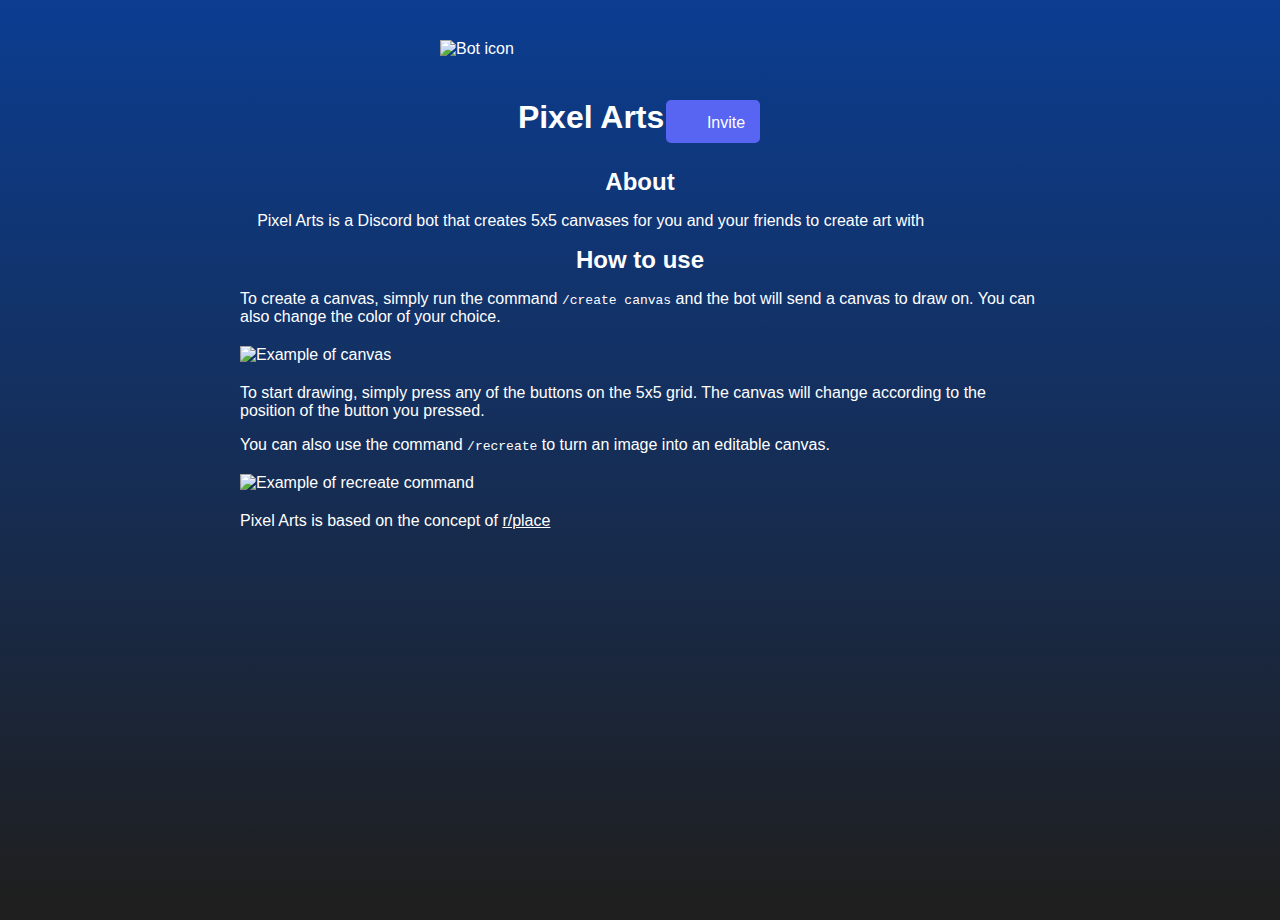
==== index.html @ e5538666 "Update index.html" ====
<!DOCTYPE html>
<html>
    <head>
        <link rel="stylesheet" type="text/css" href="index.css">
        <title>Pixel Arts</title>
        <link rel="shortcut icon" href="https://cdn.discordapp.com/attachments/998362117101068358/1067658470607818793/canvas.png" type="image/x-icon">
        <link rel="stylesheet" href="https://cdnjs.cloudflare.com/ajax/libs/font-awesome/5.15.1/css/all.min.css" integrity="sha512-+4zCK9k+qNFUR5X+cKL9EIR+ZOhtIloNl9GIKS57V1MyNsYpYcUrUeQc9vNfzsWfV28IaLL3i96P9sdNyeRssA==" crossorigin="anonymous" />
        <meta property="og:title" content="Pixel Arts" />
        <meta property="og:type" content="website" />
        <meta property="og:url" content="https://canvas.caiwinson.repl.co" />
        <meta property="og:image" content="https://cdn.discordapp.com/attachments/998362117101068358/1067658470607818793/canvas.png" />
        <meta property="og:description" content="Pixel Arts is a Discord bot that creates 5x5 canvases for you and your friends to create art with." />
        <meta name="theme-color" content="#5865F2">
    </head>
    <body>
        <div class="container">
            <img src="https://cdn.discordapp.com/attachments/998362117101068358/1067658470607818793/canvas.png" alt="Bot icon" width="50%" height="50%">
            <div style="display: table;margin: 0 auto;">
            <h1 style="display: inline-block;">Pixel Arts</h1><a target="_blank" href="https://top.gg/bot/1008692736720908318/invite" class="pixel-arts-button">Invite</a>
            </div>
            <h2>About</h2>
            <p class="center-text">Pixel Arts is a Discord bot that creates 5x5 canvases for you and your friends to create art with <span class="spoiler">(and destroy)</span>
            </p>
            <h2>How to use</h2>
            <p>To create a canvas, simply run the command <code>/create canvas</code> and the bot will send a canvas to draw on. You can also change the color of your choice. </p>
            <img src="https://cdn.discordapp.com/attachments/1018355950622605384/1035736629761024130/ezgif.com-gif-maker_2.gif" alt="Example of canvas">
            <p>To start drawing, simply press any of the buttons on the 5x5 grid. The canvas will change according to the position of the button you pressed.</p>
            <p>You can also use the command <code>/recreate</code> to turn an image into an editable canvas. </p>
            <img src="https://cdn.discordapp.com/attachments/1018355950622605384/1035739806522675300/Untitled30_20221029091851.png" alt="Example of recreate command">
            <p>Pixel Arts is based on the concept of <a target="_blank" href="https://www.reddit.com/r/place/">r/place</a>
            </p>
            <iframe src="https://discord.com/widget?id=1018355949586632795&theme=dark" width="100%" height="350" allowtransparency="true" frameborder="0" sandbox="allow-popups allow-popups-to-escape-sandbox allow-same-origin allow-scripts"></iframe>
        </div>
    </body>
</html>
---- index.css ----
body {
  font-family: Arial, sans-serif;
  margin: 0;
  padding: 0;
  background: #1f1f1f;
  color: white;
  animation: fadeOut 1s ease-out;
}

@keyframes fadeOut {
  from {
    opacity: 0;
    transform: translateY(-20px);
  }
  to {
    opacity: 1;
    transform: translateY(0);
  }
}

.pixel-arts-button {
  background-color: #5865F2;
  color: #ffffff;
  padding: 10px 15px;
  border: none;
  border-radius: 5px;
  text-align: center;
  text-decoration: none;
  display: inline-block;
  font-size: 16px;
  margin: 4px 2px;
  cursor: pointer;
}
.pixel-arts-button:hover {
  background-color: #ffffff;
  color: #5865F2;
}
.container {
  max-width: 800px;
  margin: 0 auto;
  padding: 20px;
}
.container::before {
  content: "";
  position: absolute;
  top: 0;
  left: 0;
  width: 100%;
  height: 100%;
  background: linear-gradient(to bottom, #0b3d91, #1f1f1f);
  z-index: -1;
}
h2,
h3,
h4,
h5,
h6 {
  text-align: center;
  margin: 10px 0;
  color: white;
}
img {
  max-width: 100%;
  display: block;
  margin: 20px auto;
}
a {
  color: white;
}
.center-text {
  text-align: center;
}
.pixel-arts-button {
  background-color: #5865F2;
  color: white;
  padding: 10px 15px;
  border: none;
  border-radius: 5px;
  text-align: center;
  text-decoration: none;
  display: inline-block;
  font-size: 16px;
  margin: 4px 2px;
  cursor: pointer;
}
.pixel-arts-button:hover {
  background-color: white;
  color: #5865F2;
}
.pixel-arts-button::before {
  content: "\f0c1";
  font-family: "Font Awesome 5 Free";
  font-weight: 900;
  font-size: 20px;
  margin-right: 10px;
}
.spoiler {
  background-color: transparent;
  color: transparent;
  user-select: none;
}
.spoiler:active {
  background-color: inherit;
  color: inherit;
}

::-webkit-scrollbar {
  width: 10px;
  height: 10px;
}
::-webkit-scrollbar-track {
  background-color: transparent;
}
::-webkit-scrollbar-thumb {
  border-radius: 10px;
}
::-webkit-scrollbar-corner {
  background-color: transparent;
}
::-webkit-scrollbar-thumb {
  background-color: #c2c2c2;
}
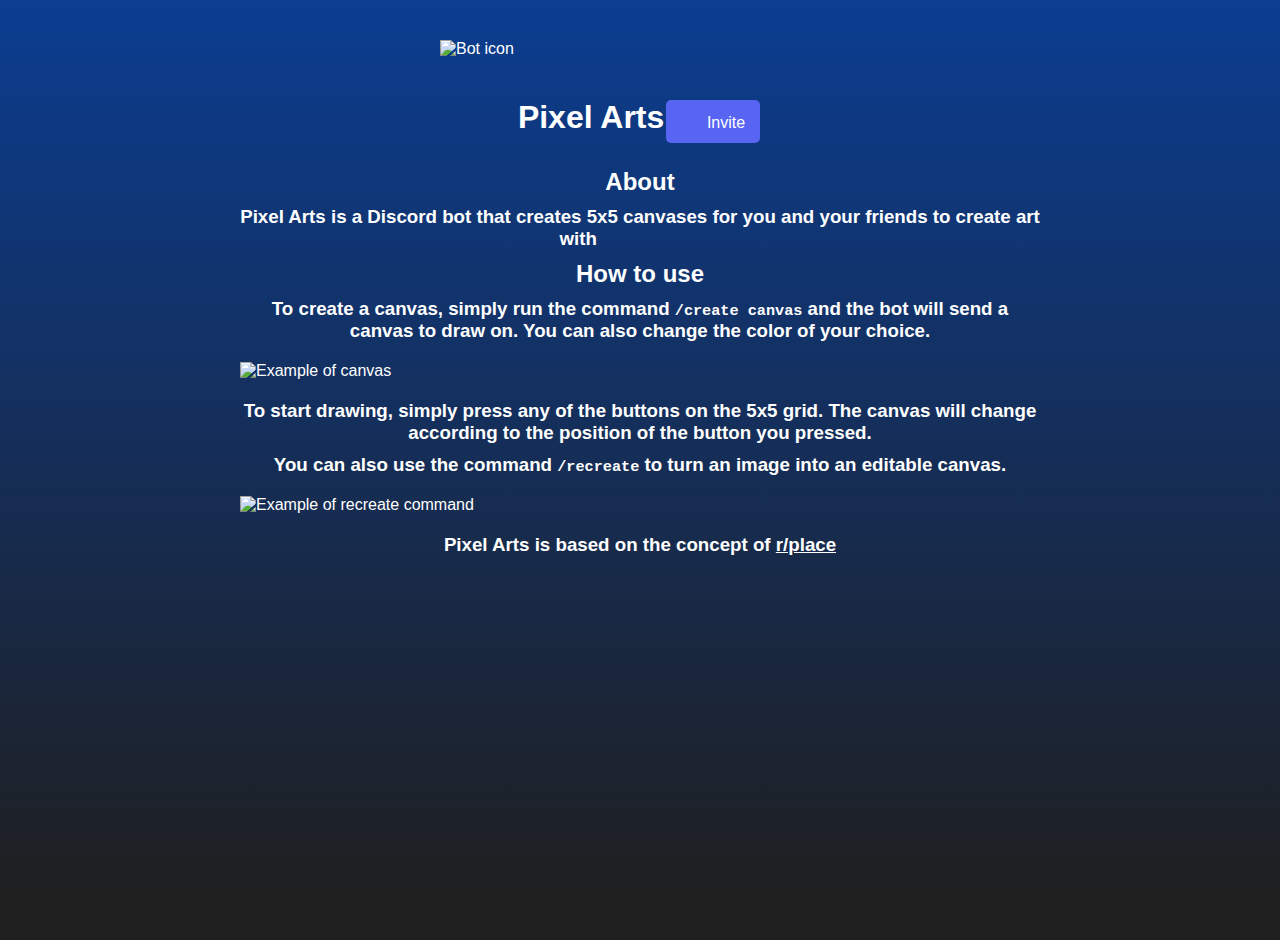
==== commit 90dd9a9f: "Update index.html" ====
--- a/index.html
+++ b/index.html
@@ -19,16 +19,16 @@
             <h1 style="display: inline-block;">Pixel Arts</h1><a target="_blank" href="https://top.gg/bot/1008692736720908318/invite" class="pixel-arts-button">Invite</a>
             </div>
             <h2>About</h2>
-            <p class="center-text">Pixel Arts is a Discord bot that creates 5x5 canvases for you and your friends to create art with <span class="spoiler">(and destroy)</span>
-            </p>
+            <h3 class="center-text">Pixel Arts is a Discord bot that creates 5x5 canvases for you and your friends to create art with <span class="spoiler">(and destroy)</span>
+            </h3>
             <h2>How to use</h2>
-            <p>To create a canvas, simply run the command <code>/create canvas</code> and the bot will send a canvas to draw on. You can also change the color of your choice. </p>
+            <h3>To create a canvas, simply run the command <code>/create canvas</code> and the bot will send a canvas to draw on. You can also change the color of your choice. </h3>
             <img src="https://cdn.discordapp.com/attachments/1018355950622605384/1035736629761024130/ezgif.com-gif-maker_2.gif" alt="Example of canvas">
-            <p>To start drawing, simply press any of the buttons on the 5x5 grid. The canvas will change according to the position of the button you pressed.</p>
-            <p>You can also use the command <code>/recreate</code> to turn an image into an editable canvas. </p>
+            <h3>To start drawing, simply press any of the buttons on the 5x5 grid. The canvas will change according to the position of the button you pressed.</h3>
+            <h3>You can also use the command <code>/recreate</code> to turn an image into an editable canvas. </h3>
             <img src="https://cdn.discordapp.com/attachments/1018355950622605384/1035739806522675300/Untitled30_20221029091851.png" alt="Example of recreate command">
-            <p>Pixel Arts is based on the concept of <a target="_blank" href="https://www.reddit.com/r/place/">r/place</a>
-            </p>
+            <h3>Pixel Arts is based on the concept of <a target="_blank" href="https://www.reddit.com/r/place/">r/place</a>
+            </h3>
             <iframe src="https://discord.com/widget?id=1018355949586632795&theme=dark" width="100%" height="350" allowtransparency="true" frameborder="0" sandbox="allow-popups allow-popups-to-escape-sandbox allow-same-origin allow-scripts"></iframe>
         </div>
     </body>
--- a/index.css
+++ b/index.css
@@ -10,11 +10,9 @@
 @keyframes fadeOut {
   from {
     opacity: 0;
-    transform: translateY(-20px);
   }
   to {
     opacity: 1;
-    transform: translateY(0);
   }
 }
 
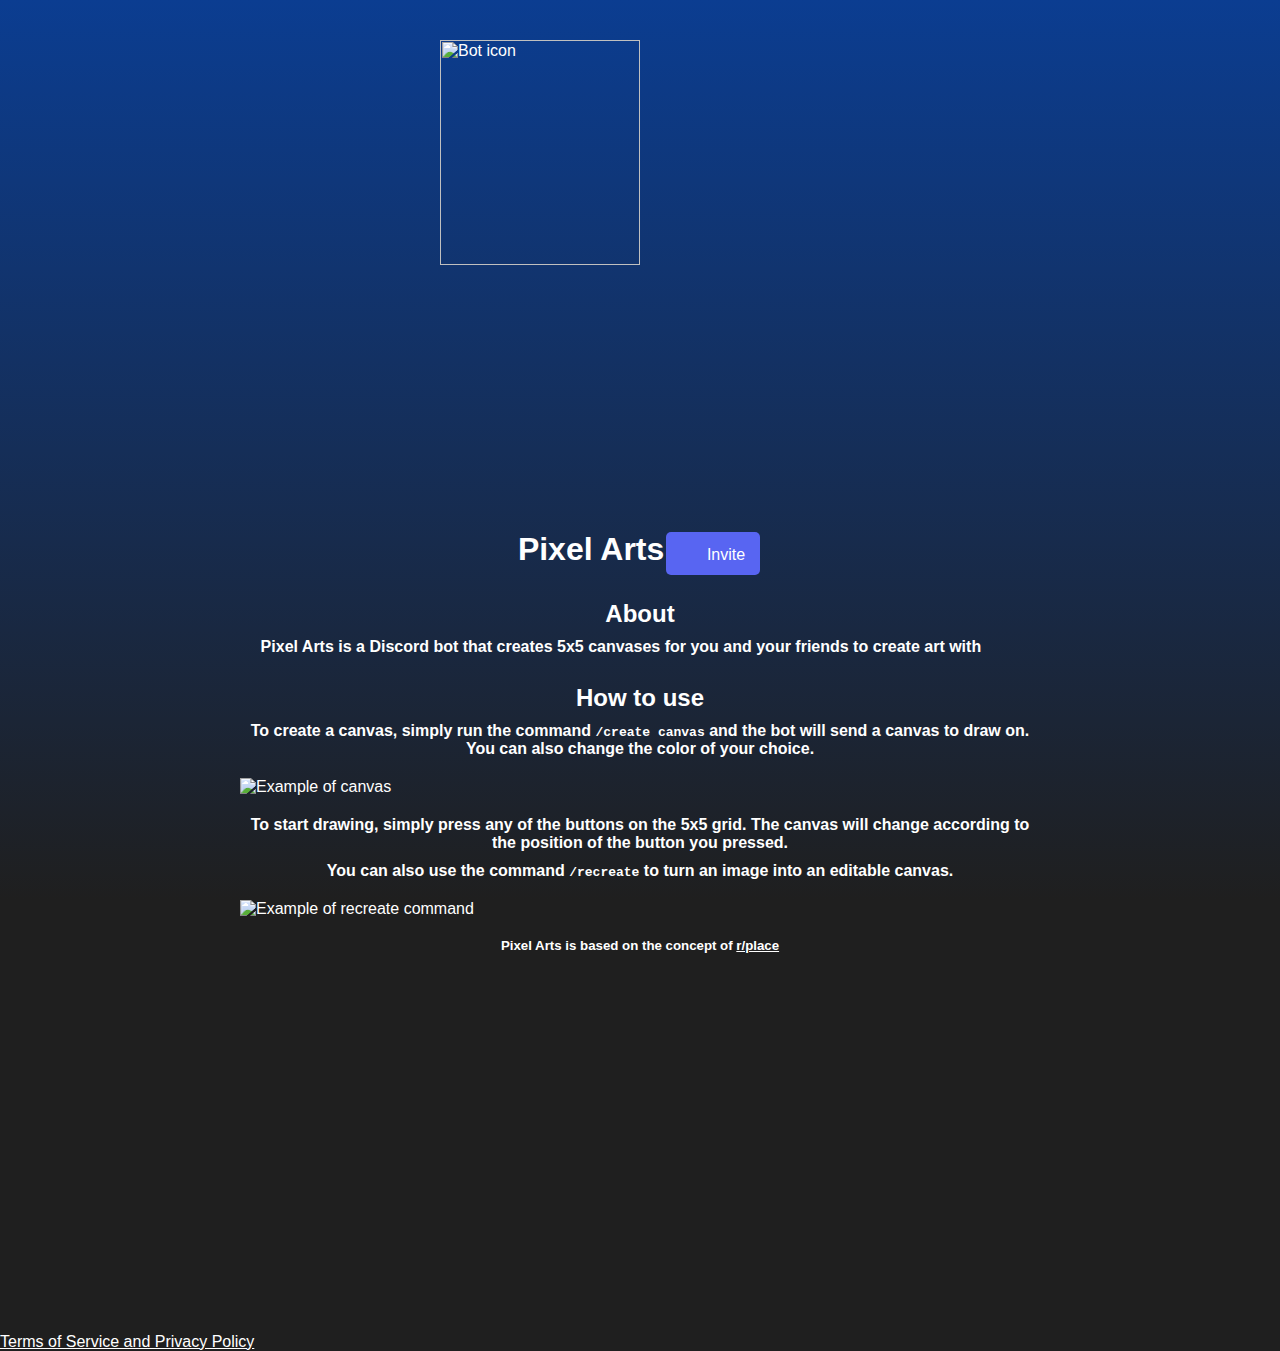
==== commit c187a09d: "Update index.html" ====
--- a/index.html
+++ b/index.html
@@ -1,35 +1,38 @@
-<!DOCTYPE html>
 <html>
     <head>
         <link rel="stylesheet" type="text/css" href="index.css">
         <title>Pixel Arts</title>
         <link rel="shortcut icon" href="https://cdn.discordapp.com/attachments/998362117101068358/1067658470607818793/canvas.png" type="image/x-icon">
-        <link rel="stylesheet" href="https://cdnjs.cloudflare.com/ajax/libs/font-awesome/5.15.1/css/all.min.css" integrity="sha512-+4zCK9k+qNFUR5X+cKL9EIR+ZOhtIloNl9GIKS57V1MyNsYpYcUrUeQc9vNfzsWfV28IaLL3i96P9sdNyeRssA==" crossorigin="anonymous" />
-        <meta property="og:title" content="Pixel Arts" />
-        <meta property="og:type" content="website" />
-        <meta property="og:url" content="https://canvas.caiwinson.repl.co" />
-        <meta property="og:image" content="https://cdn.discordapp.com/attachments/998362117101068358/1067658470607818793/canvas.png" />
-        <meta property="og:description" content="Pixel Arts is a Discord bot that creates 5x5 canvases for you and your friends to create art with." />
+        <link rel="stylesheet" href="https://cdnjs.cloudflare.com/ajax/libs/font-awesome/5.15.1/css/all.min.css" integrity="sha512-+4zCK9k+qNFUR5X+cKL9EIR+ZOhtIloNl9GIKS57V1MyNsYpYcUrUeQc9vNfzsWfV28IaLL3i96P9sdNyeRssA==" crossorigin="anonymous">
+        <meta property="og:title" content="Pixel Arts">
+        <meta property="og:type" content="website">
+        <meta property="og:url" content="https://canvas.caiwinson.repl.co">
+        <meta property="og:image" content="https://cdn.discordapp.com/attachments/998362117101068358/1067658470607818793/canvas.png">
+        <meta property="og:description" content="Pixel Arts is a Discord bot that creates 5x5 canvases for you and your friends to create art with.">
         <meta name="theme-color" content="#5865F2">
+        <style type="text/css"></style>
+        <style type="text/css" id="operaUserStyle"></style>
     </head>
     <body>
         <div class="container">
             <img src="https://cdn.discordapp.com/attachments/998362117101068358/1067658470607818793/canvas.png" alt="Bot icon" width="50%" height="50%">
             <div style="display: table;margin: 0 auto;">
-            <h1 style="display: inline-block;">Pixel Arts</h1><a target="_blank" href="https://top.gg/bot/1008692736720908318/invite" class="pixel-arts-button">Invite</a>
+                <h1 style="display: inline-block;">Pixel Arts</h1>
+                <a target="_blank" href="https://top.gg/bot/1008692736720908318/invite" class="pixel-arts-button">Invite</a>
             </div>
             <h2>About</h2>
-            <h3 class="center-text">Pixel Arts is a Discord bot that creates 5x5 canvases for you and your friends to create art with <span class="spoiler">(and destroy)</span>
-            </h3>
+            <h4 class="center-text">Pixel Arts is a Discord bot that creates 5x5 canvases for you and your friends to create art with <span class="spoiler">(and destroy)</span>
+            </h4>
             <h2>How to use</h2>
-            <h3>To create a canvas, simply run the command <code>/create canvas</code> and the bot will send a canvas to draw on. You can also change the color of your choice. </h3>
+            <h4>To create a canvas, simply run the command <code>/create canvas</code> and the bot will send a canvas to draw on. You can also change the color of your choice. </h4>
             <img src="https://cdn.discordapp.com/attachments/1018355950622605384/1035736629761024130/ezgif.com-gif-maker_2.gif" alt="Example of canvas">
-            <h3>To start drawing, simply press any of the buttons on the 5x5 grid. The canvas will change according to the position of the button you pressed.</h3>
-            <h3>You can also use the command <code>/recreate</code> to turn an image into an editable canvas. </h3>
+            <h4>To start drawing, simply press any of the buttons on the 5x5 grid. The canvas will change according to the position of the button you pressed.</h4>
+            <h4>You can also use the command <code>/recreate</code> to turn an image into an editable canvas. </h4>
             <img src="https://cdn.discordapp.com/attachments/1018355950622605384/1035739806522675300/Untitled30_20221029091851.png" alt="Example of recreate command">
-            <h3>Pixel Arts is based on the concept of <a target="_blank" href="https://www.reddit.com/r/place/">r/place</a>
-            </h3>
-            <iframe src="https://discord.com/widget?id=1018355949586632795&theme=dark" width="100%" height="350" allowtransparency="true" frameborder="0" sandbox="allow-popups allow-popups-to-escape-sandbox allow-same-origin allow-scripts"></iframe>
+            <h5>Pixel Arts is based on the concept of <a target="_blank" href="https://www.reddit.com/r/place/">r/place</a>
+            </h5>
+            <iframe src="https://discord.com/widget?id=1018355949586632795&amp;theme=dark" width="100%" height="350" allowtransparency="true" frameborder="0" sandbox="allow-popups allow-popups-to-escape-sandbox allow-same-origin allow-scripts" data-dashlane-frameid="265"></iframe>
         </div>
+        <a href="/terms.html">Terms of Service and Privacy Policy</a>
     </body>
 </html>
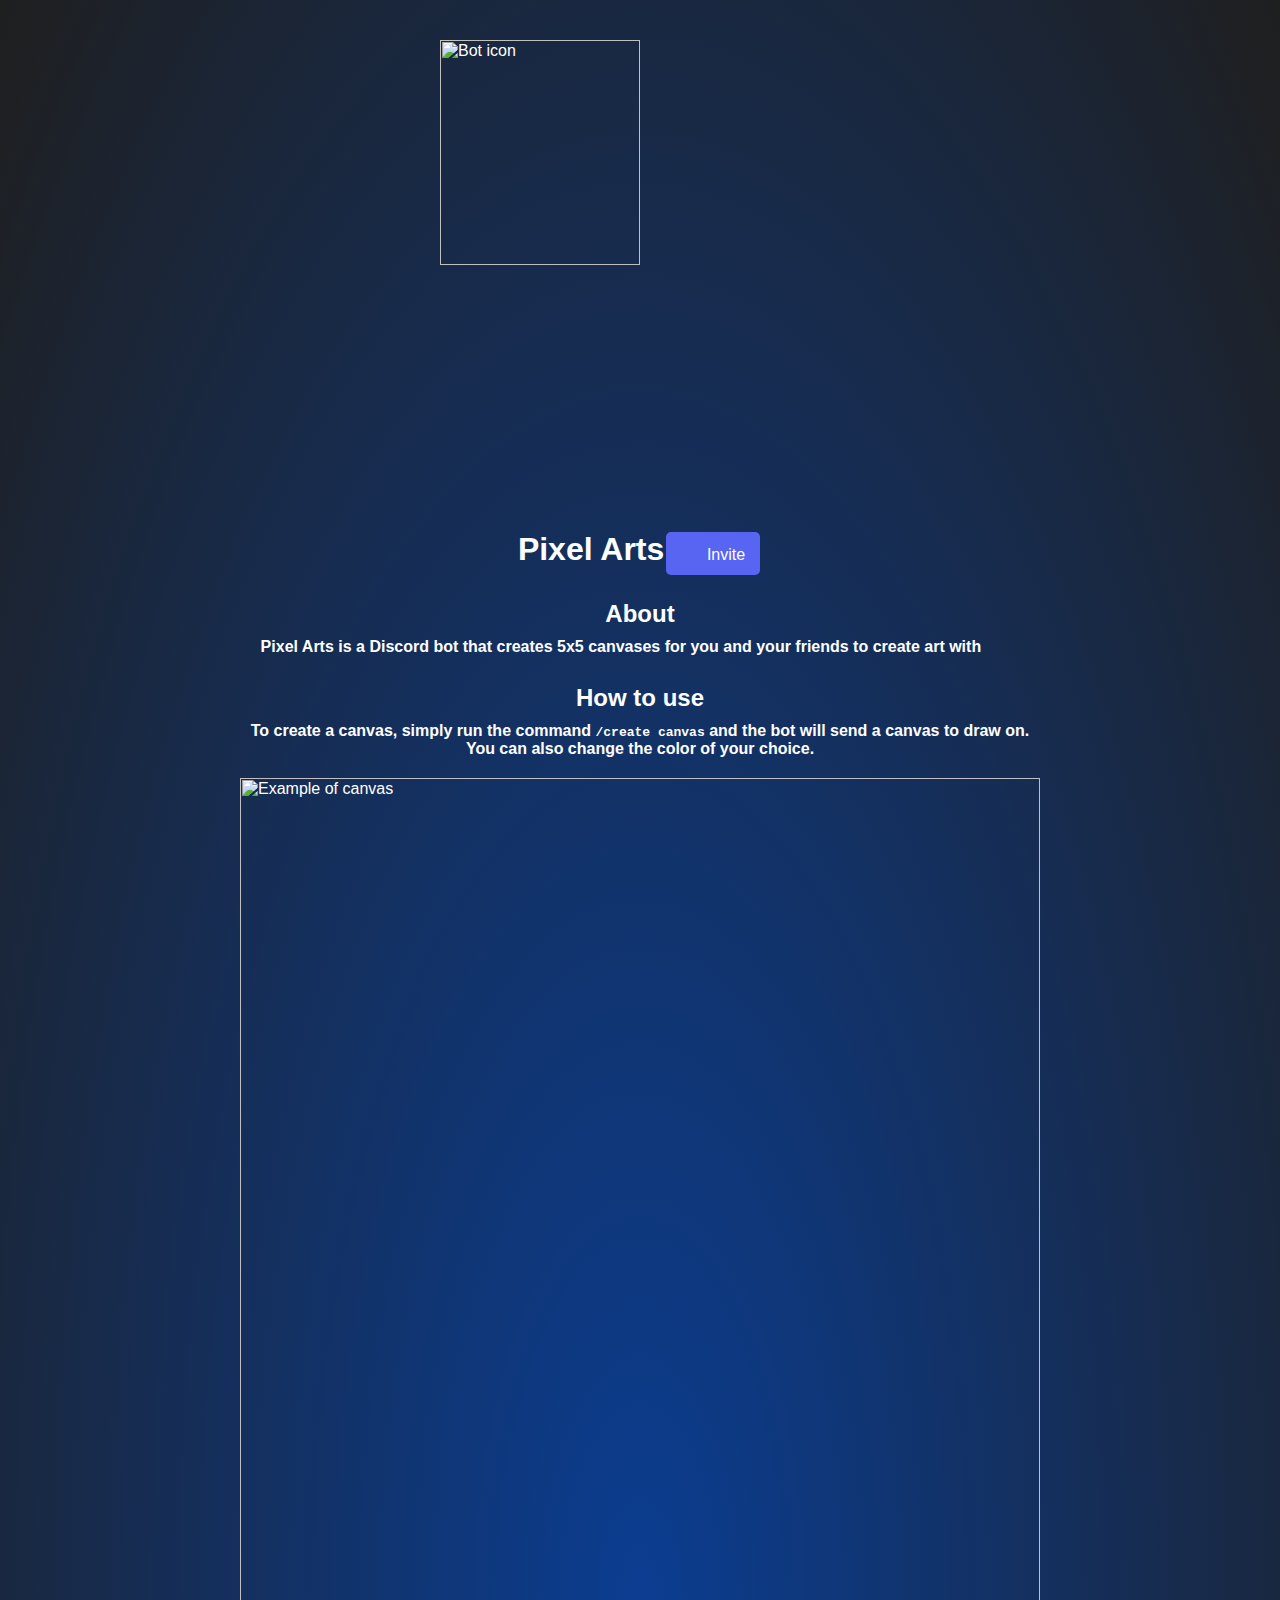
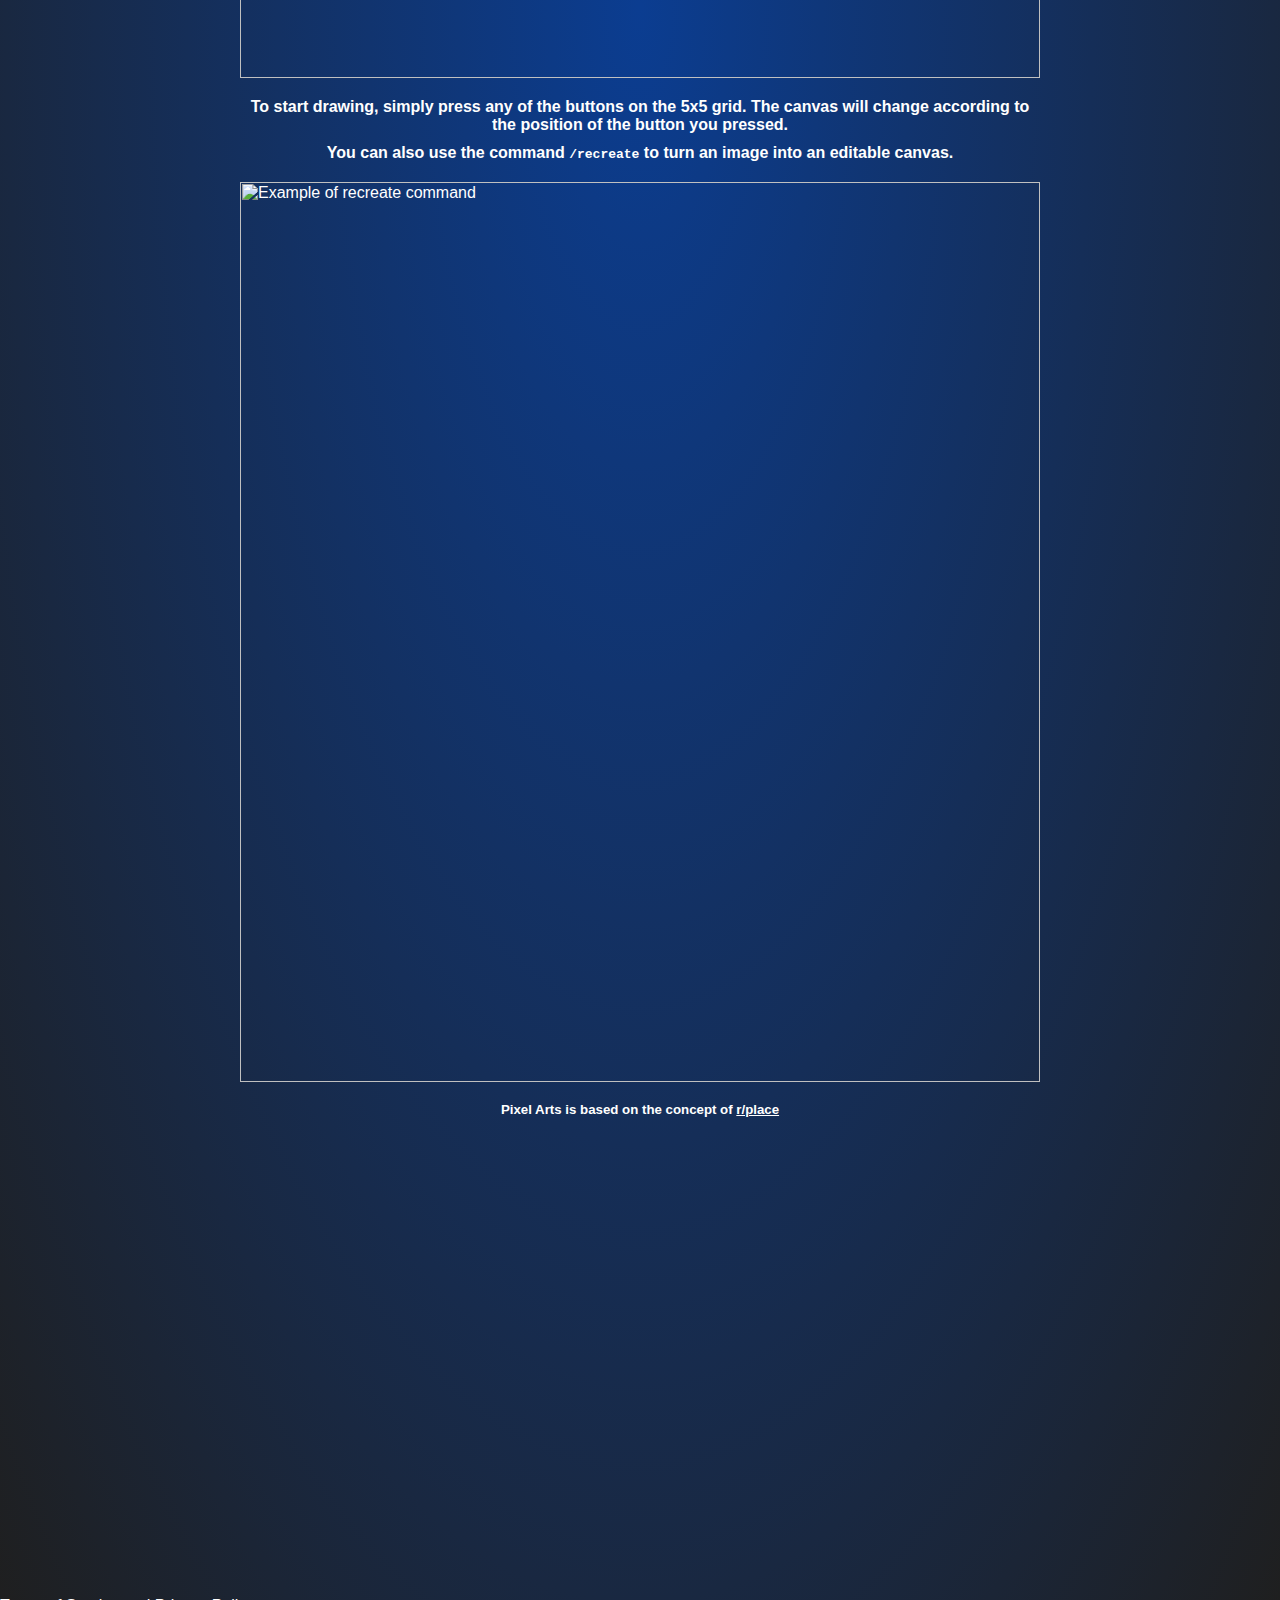
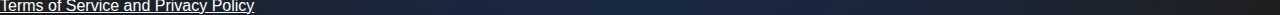
==== commit 6b467a27: "Update index.html" ====
--- a/index.html
+++ b/index.html
@@ -12,10 +12,11 @@
         <meta name="theme-color" content="#5865F2">
         <style type="text/css"></style>
         <style type="text/css" id="operaUserStyle"></style>
+        <style type="text/css"></style>
     </head>
     <body>
         <div class="container">
-            <img src="https://cdn.discordapp.com/attachments/998362117101068358/1067658470607818793/canvas.png" alt="Bot icon" width="50%" height="50%">
+            <img src="https://cdn.discordapp.com/attachments/998362117101068358/1067658470607818793/canvas.png" alt="Bot icon" width="50%">
             <div style="display: table;margin: 0 auto;">
                 <h1 style="display: inline-block;">Pixel Arts</h1>
                 <a target="_blank" href="https://top.gg/bot/1008692736720908318/invite" class="pixel-arts-button">Invite</a>
@@ -25,13 +26,13 @@
             </h4>
             <h2>How to use</h2>
             <h4>To create a canvas, simply run the command <code>/create canvas</code> and the bot will send a canvas to draw on. You can also change the color of your choice. </h4>
-            <img src="https://cdn.discordapp.com/attachments/1018355950622605384/1035736629761024130/ezgif.com-gif-maker_2.gif" alt="Example of canvas">
+            <img src="https://cdn.discordapp.com/attachments/1018355950622605384/1035736629761024130/ezgif.com-gif-maker_2.gif" alt="Example of canvas" width="100%">
             <h4>To start drawing, simply press any of the buttons on the 5x5 grid. The canvas will change according to the position of the button you pressed.</h4>
             <h4>You can also use the command <code>/recreate</code> to turn an image into an editable canvas. </h4>
-            <img src="https://cdn.discordapp.com/attachments/1018355950622605384/1035739806522675300/Untitled30_20221029091851.png" alt="Example of recreate command">
+            <img src="https://cdn.discordapp.com/attachments/1018355950622605384/1035739806522675300/Untitled30_20221029091851.png" alt="Example of recreate command" width="100%">
             <h5>Pixel Arts is based on the concept of <a target="_blank" href="https://www.reddit.com/r/place/">r/place</a>
             </h5>
-            <iframe src="https://discord.com/widget?id=1018355949586632795&amp;theme=dark" width="100%" height="350" allowtransparency="true" frameborder="0" sandbox="allow-popups allow-popups-to-escape-sandbox allow-same-origin allow-scripts" data-dashlane-frameid="265"></iframe>
+            <iframe src="https://discord.com/widget?id=1018355949586632795&amp;theme=dark" width="100%" height="50%" allowtransparency="true" frameborder="0" sandbox="allow-popups allow-popups-to-escape-sandbox allow-same-origin allow-scripts" data-dashlane-frameid="13"></iframe>
         </div>
         <a href="/terms.html">Terms of Service and Privacy Policy</a>
     </body>
--- a/index.css
+++ b/index.css
@@ -2,17 +2,21 @@
   font-family: Arial, sans-serif;
   margin: 0;
   padding: 0;
-  background: #1f1f1f;
+  background-size: 150% 150%;
+  background-position: center;
+  background: radial-gradient( #0b3d91, #1f1f1f);
   color: white;
-  animation: fadeOut 1s ease-out;
+  animation: fadeOut 5s linear;
 }
 
 @keyframes fadeOut {
   from {
     opacity: 0;
+    transform: translateY(-20px);
   }
   to {
     opacity: 1;
+    transform: translateY(0);
   }
 }
 
@@ -45,7 +49,6 @@
   left: 0;
   width: 100%;
   height: 100%;
-  background: linear-gradient(to bottom, #0b3d91, #1f1f1f);
   z-index: -1;
 }
 h2,
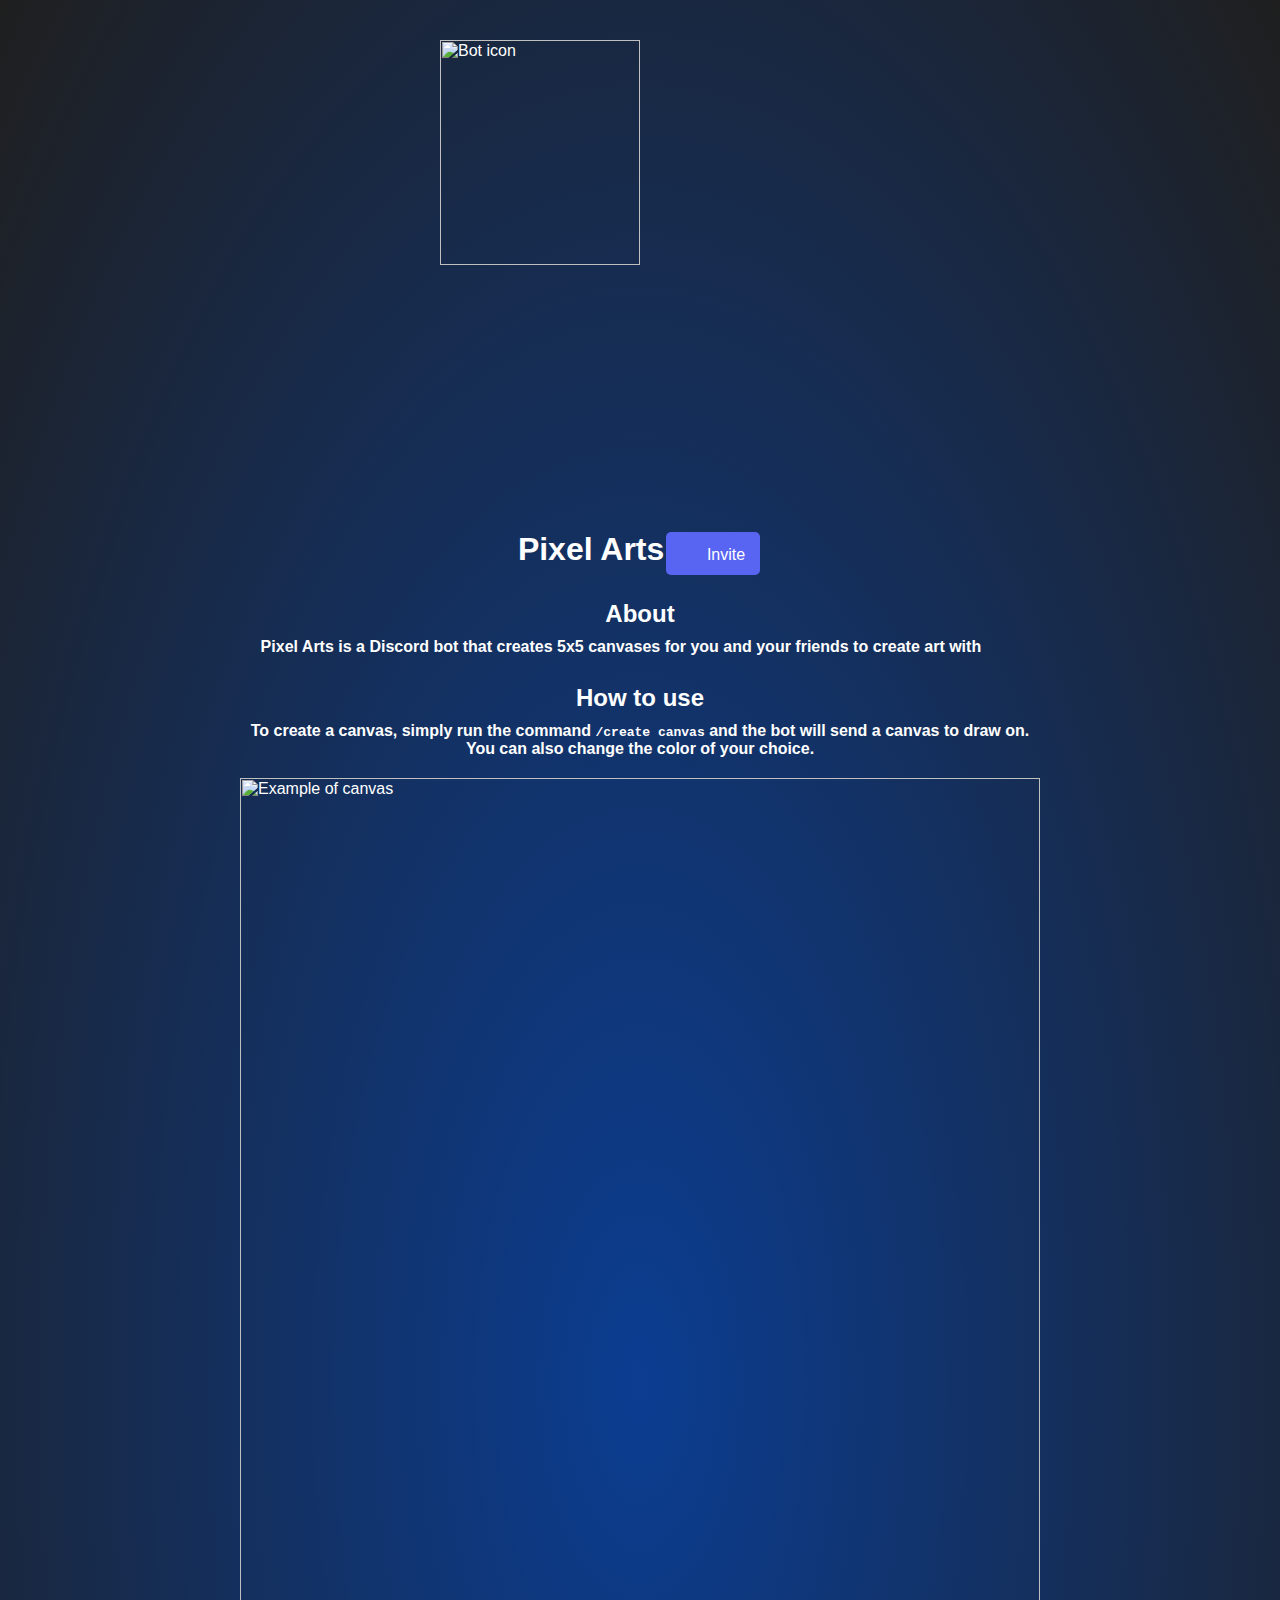
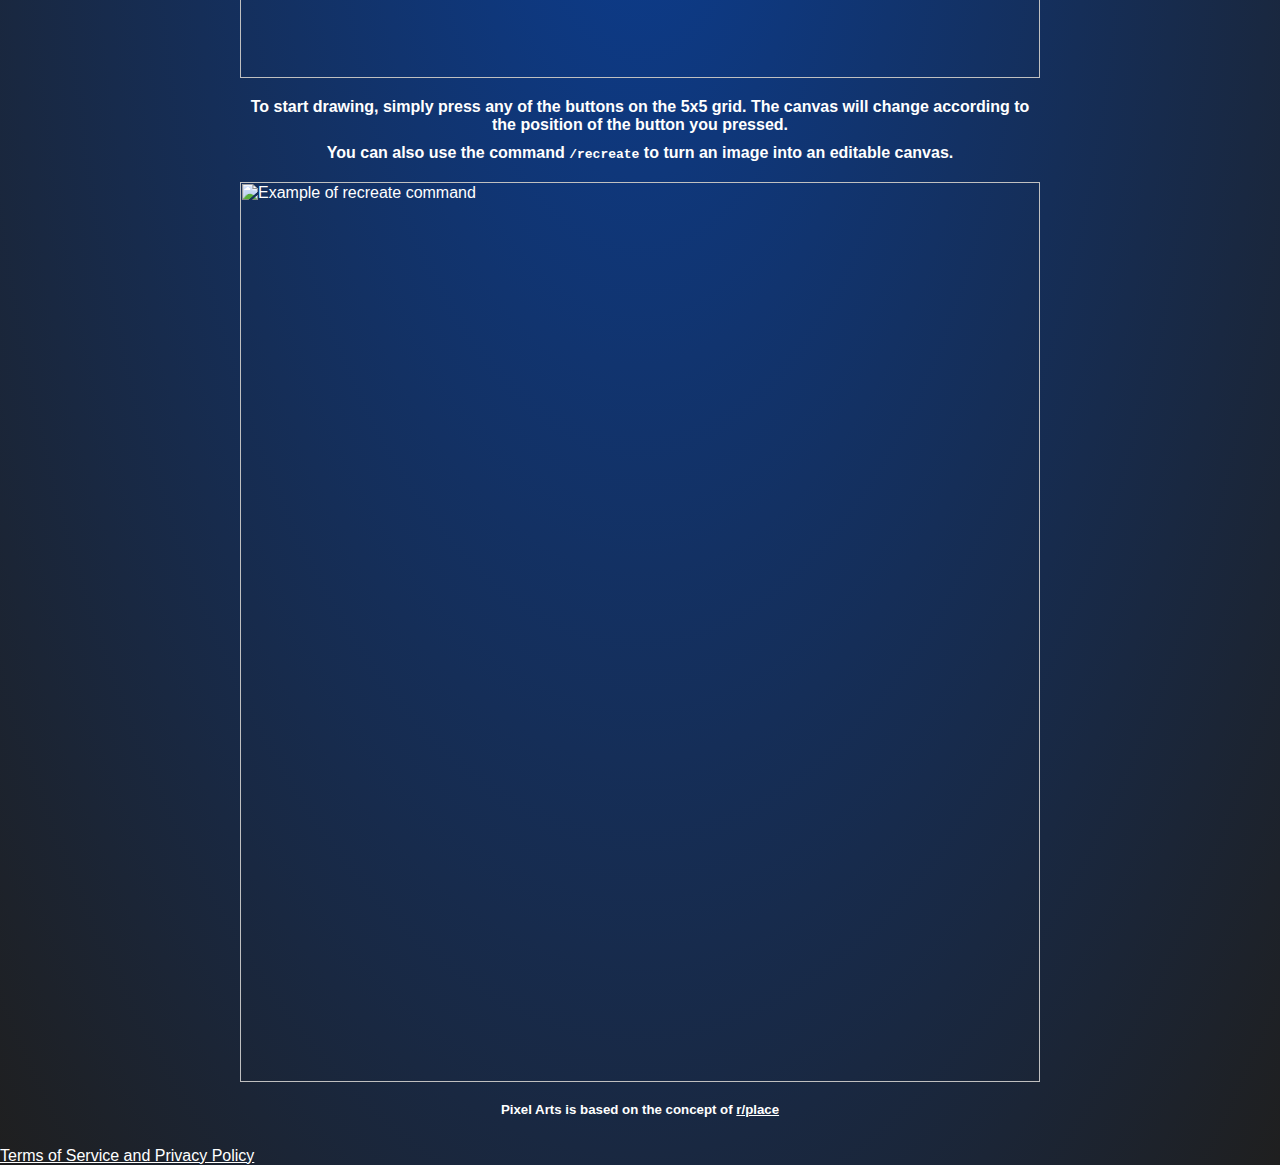
==== commit 11ce193b: "Update index.html" ====
--- a/index.html
+++ b/index.html
@@ -32,7 +32,6 @@
             <img src="https://cdn.discordapp.com/attachments/1018355950622605384/1035739806522675300/Untitled30_20221029091851.png" alt="Example of recreate command" width="100%">
             <h5>Pixel Arts is based on the concept of <a target="_blank" href="https://www.reddit.com/r/place/">r/place</a>
             </h5>
-            <iframe src="https://discord.com/widget?id=1018355949586632795&amp;theme=dark" width="100%" height="50%" allowtransparency="true" frameborder="0" sandbox="allow-popups allow-popups-to-escape-sandbox allow-same-origin allow-scripts" data-dashlane-frameid="13"></iframe>
         </div>
         <a href="/terms.html">Terms of Service and Privacy Policy</a>
     </body>
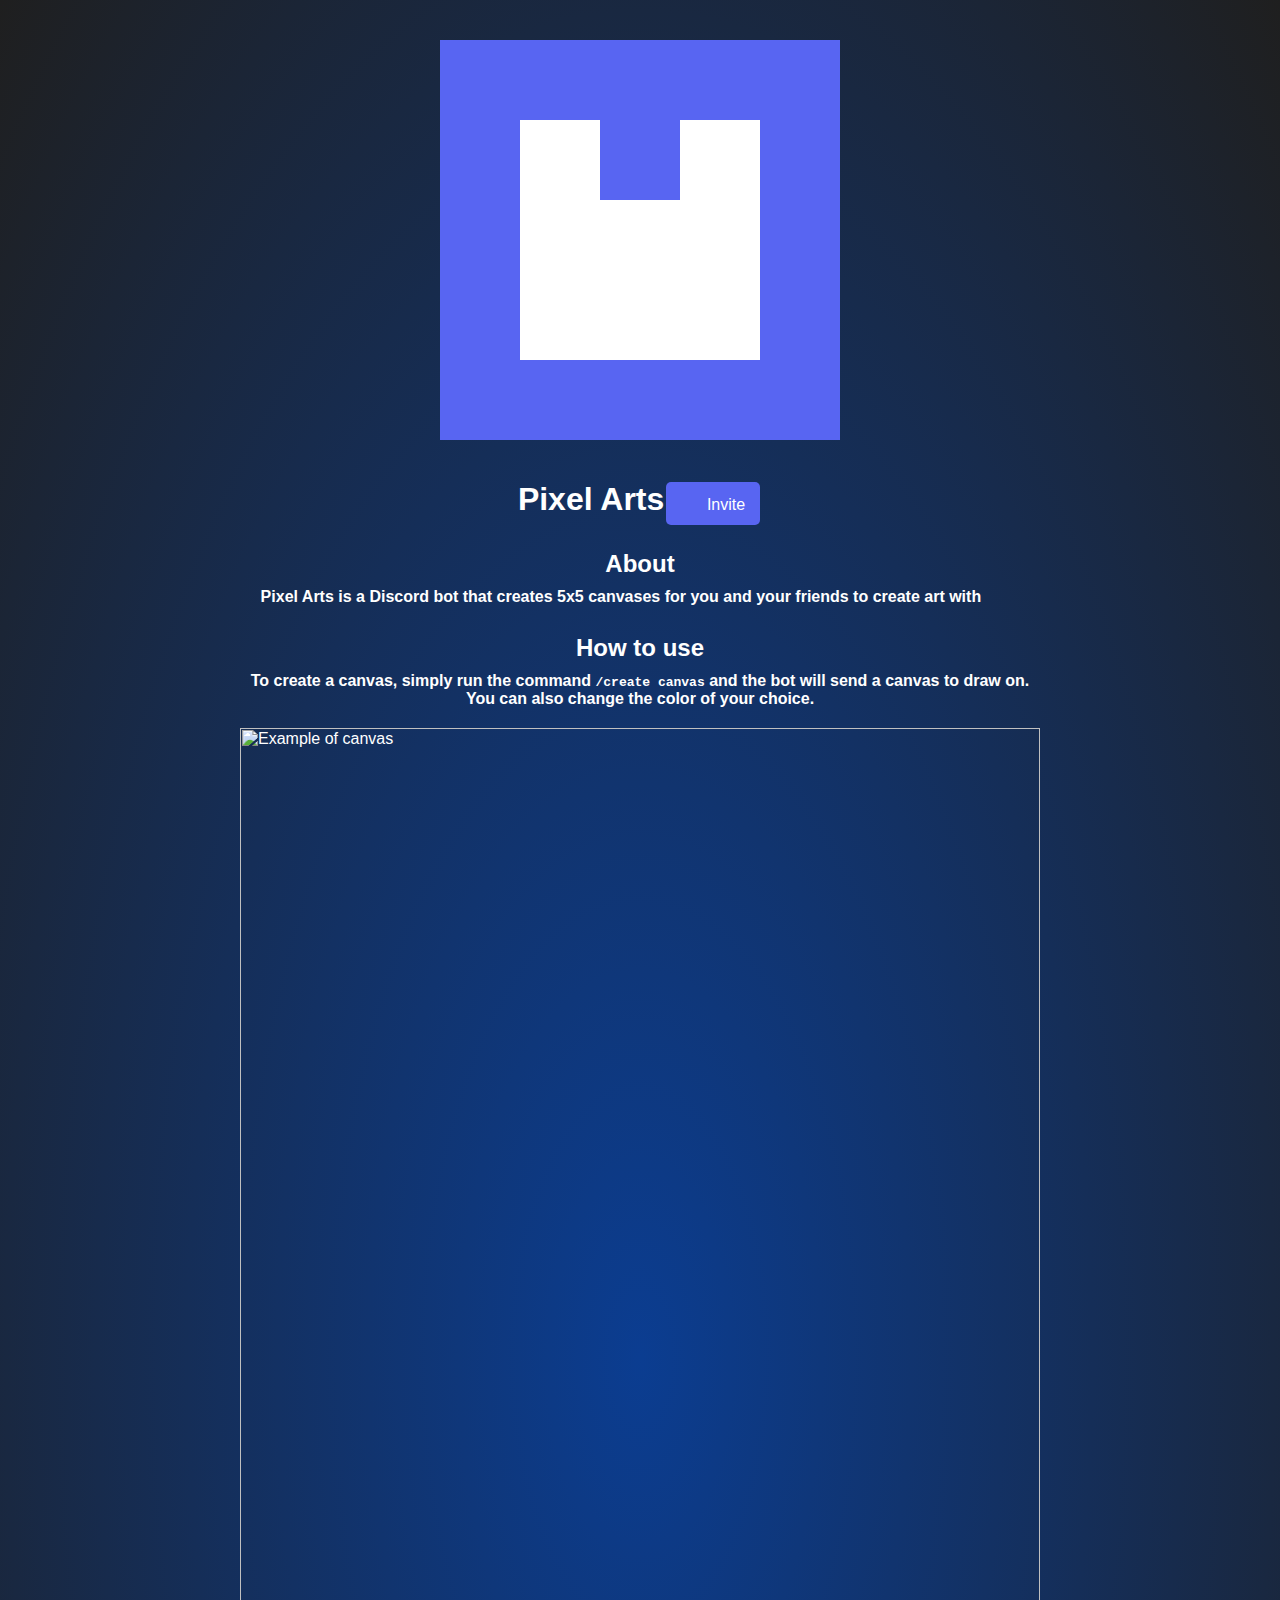
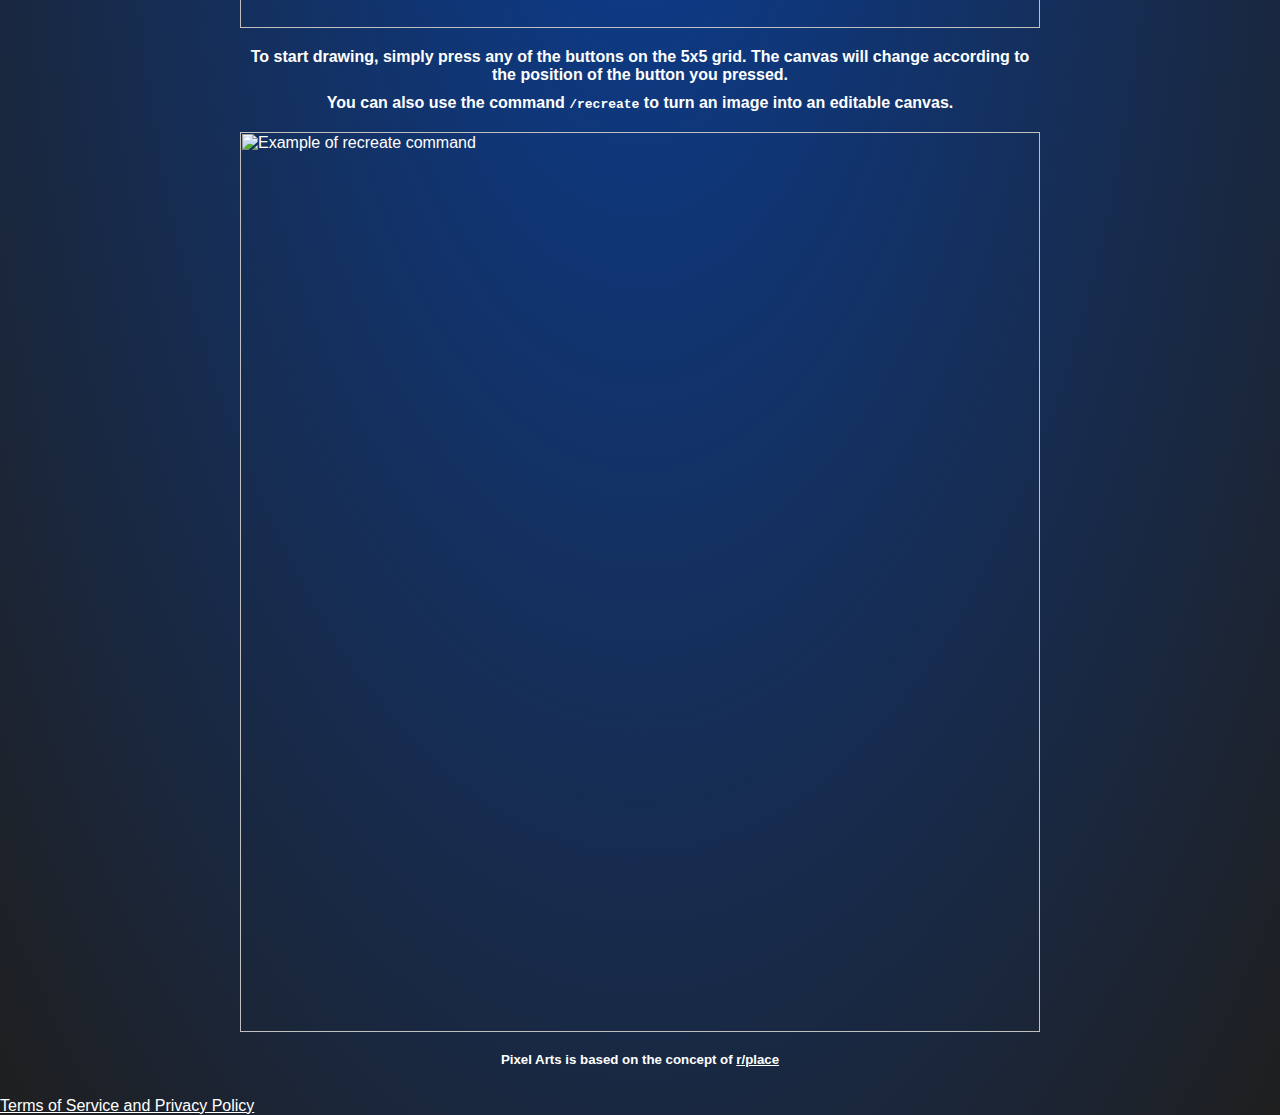
==== commit 9d707f85: "update media" ====
--- a/index.html
+++ b/index.html
@@ -2,12 +2,12 @@
     <head>
         <link rel="stylesheet" type="text/css" href="index.css">
         <title>Pixel Arts</title>
-        <link rel="shortcut icon" href="https://cdn.discordapp.com/attachments/998362117101068358/1067658470607818793/canvas.png" type="image/x-icon">
+        <link rel="shortcut icon" href="media/icon.png" type="image/x-icon">
         <link rel="stylesheet" href="https://cdnjs.cloudflare.com/ajax/libs/font-awesome/5.15.1/css/all.min.css" integrity="sha512-+4zCK9k+qNFUR5X+cKL9EIR+ZOhtIloNl9GIKS57V1MyNsYpYcUrUeQc9vNfzsWfV28IaLL3i96P9sdNyeRssA==" crossorigin="anonymous">
         <meta property="og:title" content="Pixel Arts">
         <meta property="og:type" content="website">
         <meta property="og:url" content="https://canvas.caiwinson.repl.co">
-        <meta property="og:image" content="https://cdn.discordapp.com/attachments/998362117101068358/1067658470607818793/canvas.png">
+        <meta property="og:image" content="media/icon.png">
         <meta property="og:description" content="Pixel Arts is a Discord bot that creates 5x5 canvases for you and your friends to create art with.">
         <meta name="theme-color" content="#5865F2">
         <style type="text/css"></style>
@@ -16,7 +16,7 @@
     </head>
     <body>
         <div class="container">
-            <img src="https://cdn.discordapp.com/attachments/998362117101068358/1067658470607818793/canvas.png" alt="Bot icon" width="50%">
+            <img src="media/icon.png" alt="Bot icon" width="50%">
             <div style="display: table;margin: 0 auto;">
                 <h1 style="display: inline-block;">Pixel Arts</h1>
                 <a target="_blank" href="https://top.gg/bot/1008692736720908318/invite" class="pixel-arts-button">Invite</a>
@@ -26,7 +26,7 @@
             </h4>
             <h2>How to use</h2>
             <h4>To create a canvas, simply run the command <code>/create canvas</code> and the bot will send a canvas to draw on. You can also change the color of your choice. </h4>
-            <img src="https://cdn.discordapp.com/attachments/1018355950622605384/1035736629761024130/ezgif.com-gif-maker_2.gif" alt="Example of canvas" width="100%">
+            <img src="media/basic example.gif" alt="Example of canvas" width="100%">
             <h4>To start drawing, simply press any of the buttons on the 5x5 grid. The canvas will change according to the position of the button you pressed.</h4>
             <h4>You can also use the command <code>/recreate</code> to turn an image into an editable canvas. </h4>
             <img src="https://cdn.discordapp.com/attachments/1018355950622605384/1035739806522675300/Untitled30_20221029091851.png" alt="Example of recreate command" width="100%">
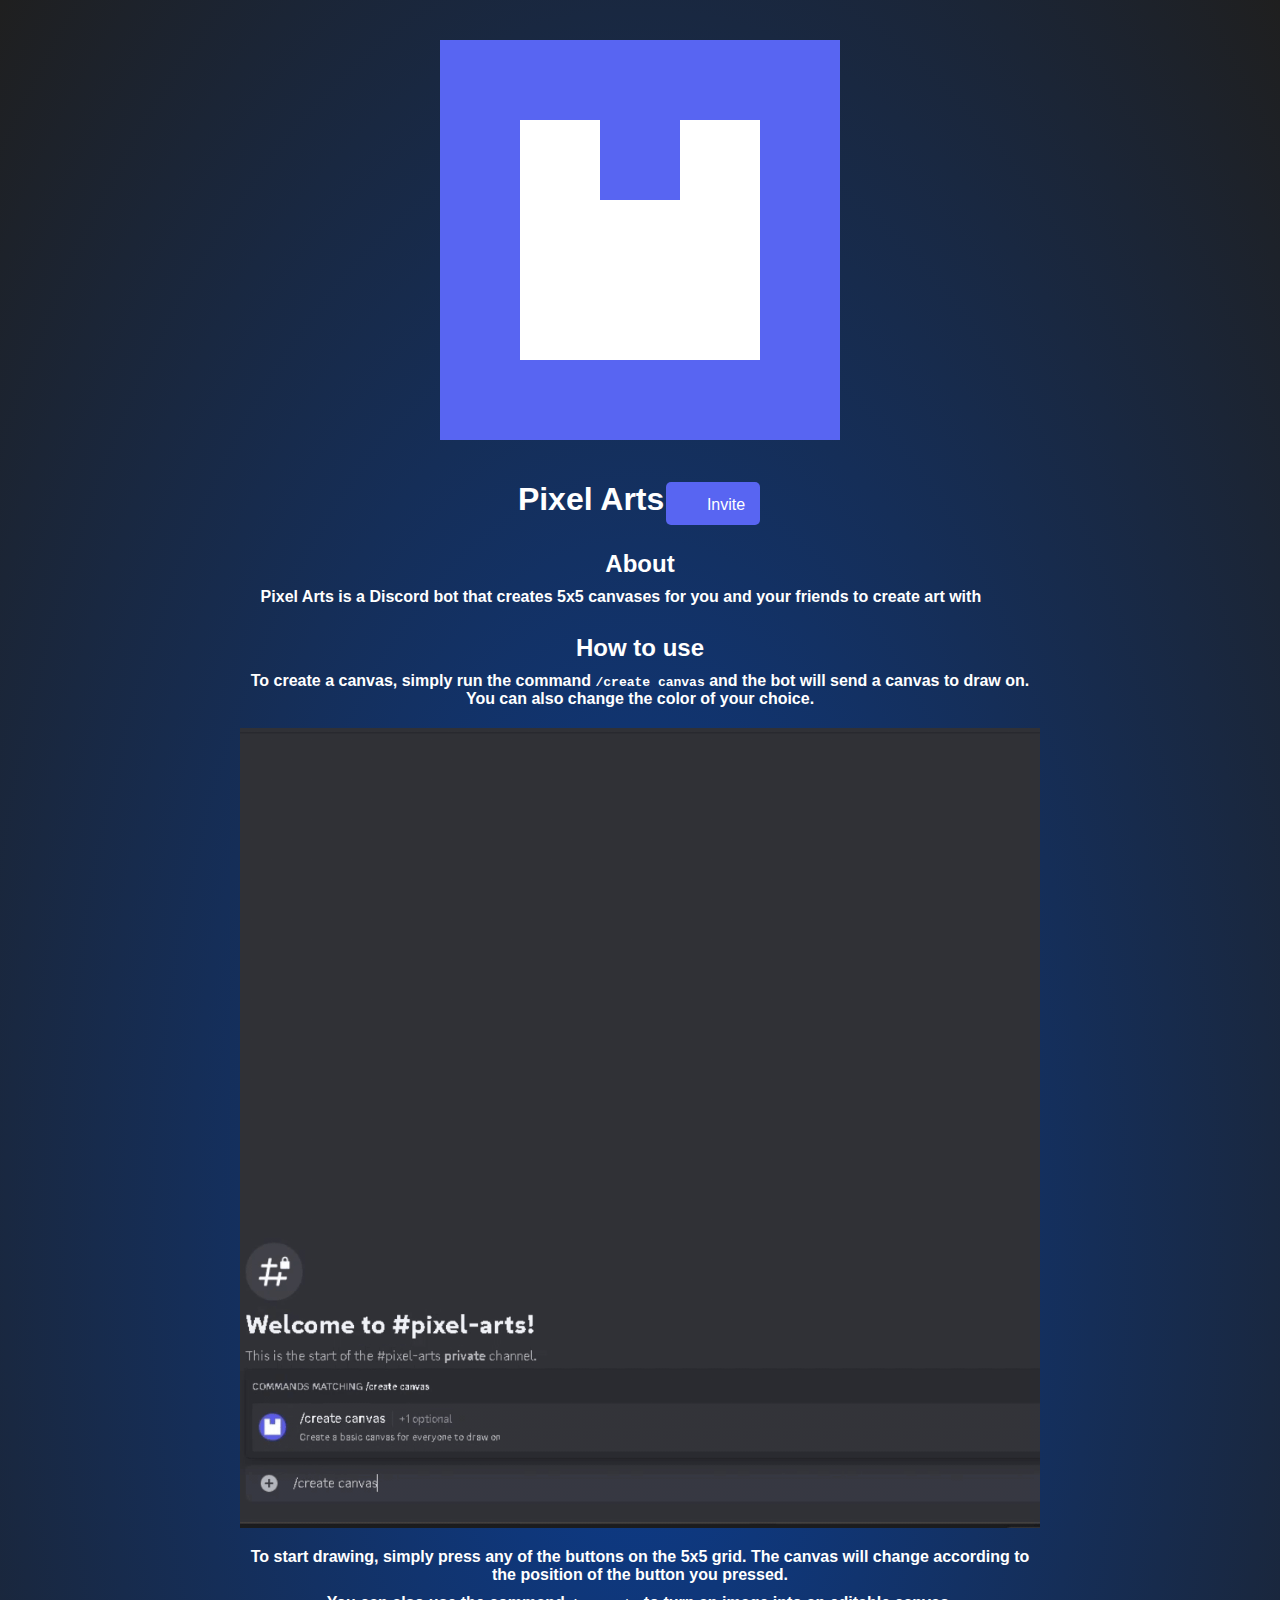
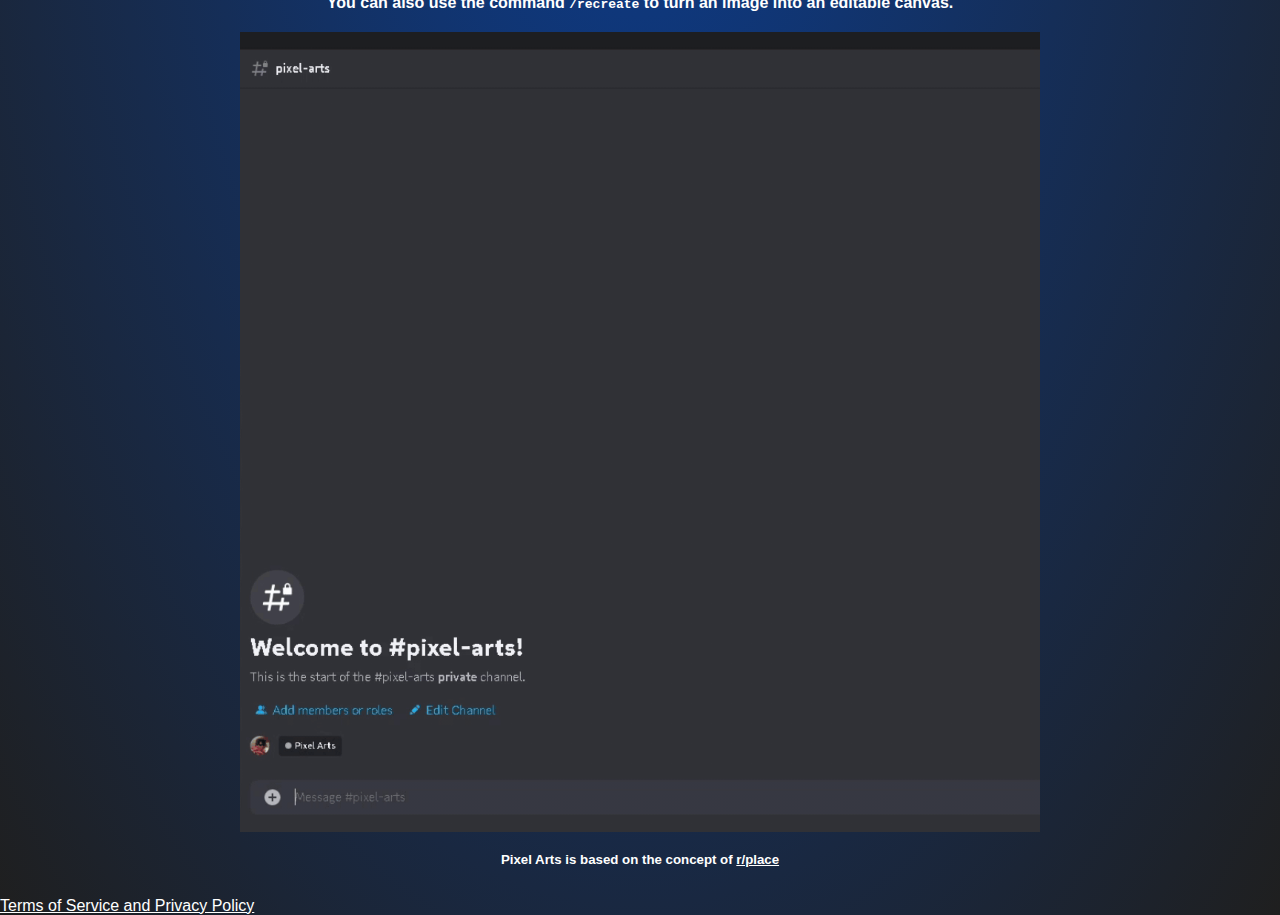
==== commit 96f6991a: "file name change" ====
--- a/index.html
+++ b/index.html
@@ -26,10 +26,10 @@
             </h4>
             <h2>How to use</h2>
             <h4>To create a canvas, simply run the command <code>/create canvas</code> and the bot will send a canvas to draw on. You can also change the color of your choice. </h4>
-            <img src="media/basic example.gif" alt="Example of canvas" width="100%">
+            <img src="media/example.gif" alt="Example of canvas" width="100%">
             <h4>To start drawing, simply press any of the buttons on the 5x5 grid. The canvas will change according to the position of the button you pressed.</h4>
             <h4>You can also use the command <code>/recreate</code> to turn an image into an editable canvas. </h4>
-            <img src="https://cdn.discordapp.com/attachments/1018355950622605384/1035739806522675300/Untitled30_20221029091851.png" alt="Example of recreate command" width="100%">
+            <img src="media/recreate.gif" alt="Example of recreate command" width="100%">
             <h5>Pixel Arts is based on the concept of <a target="_blank" href="https://www.reddit.com/r/place/">r/place</a>
             </h5>
         </div>
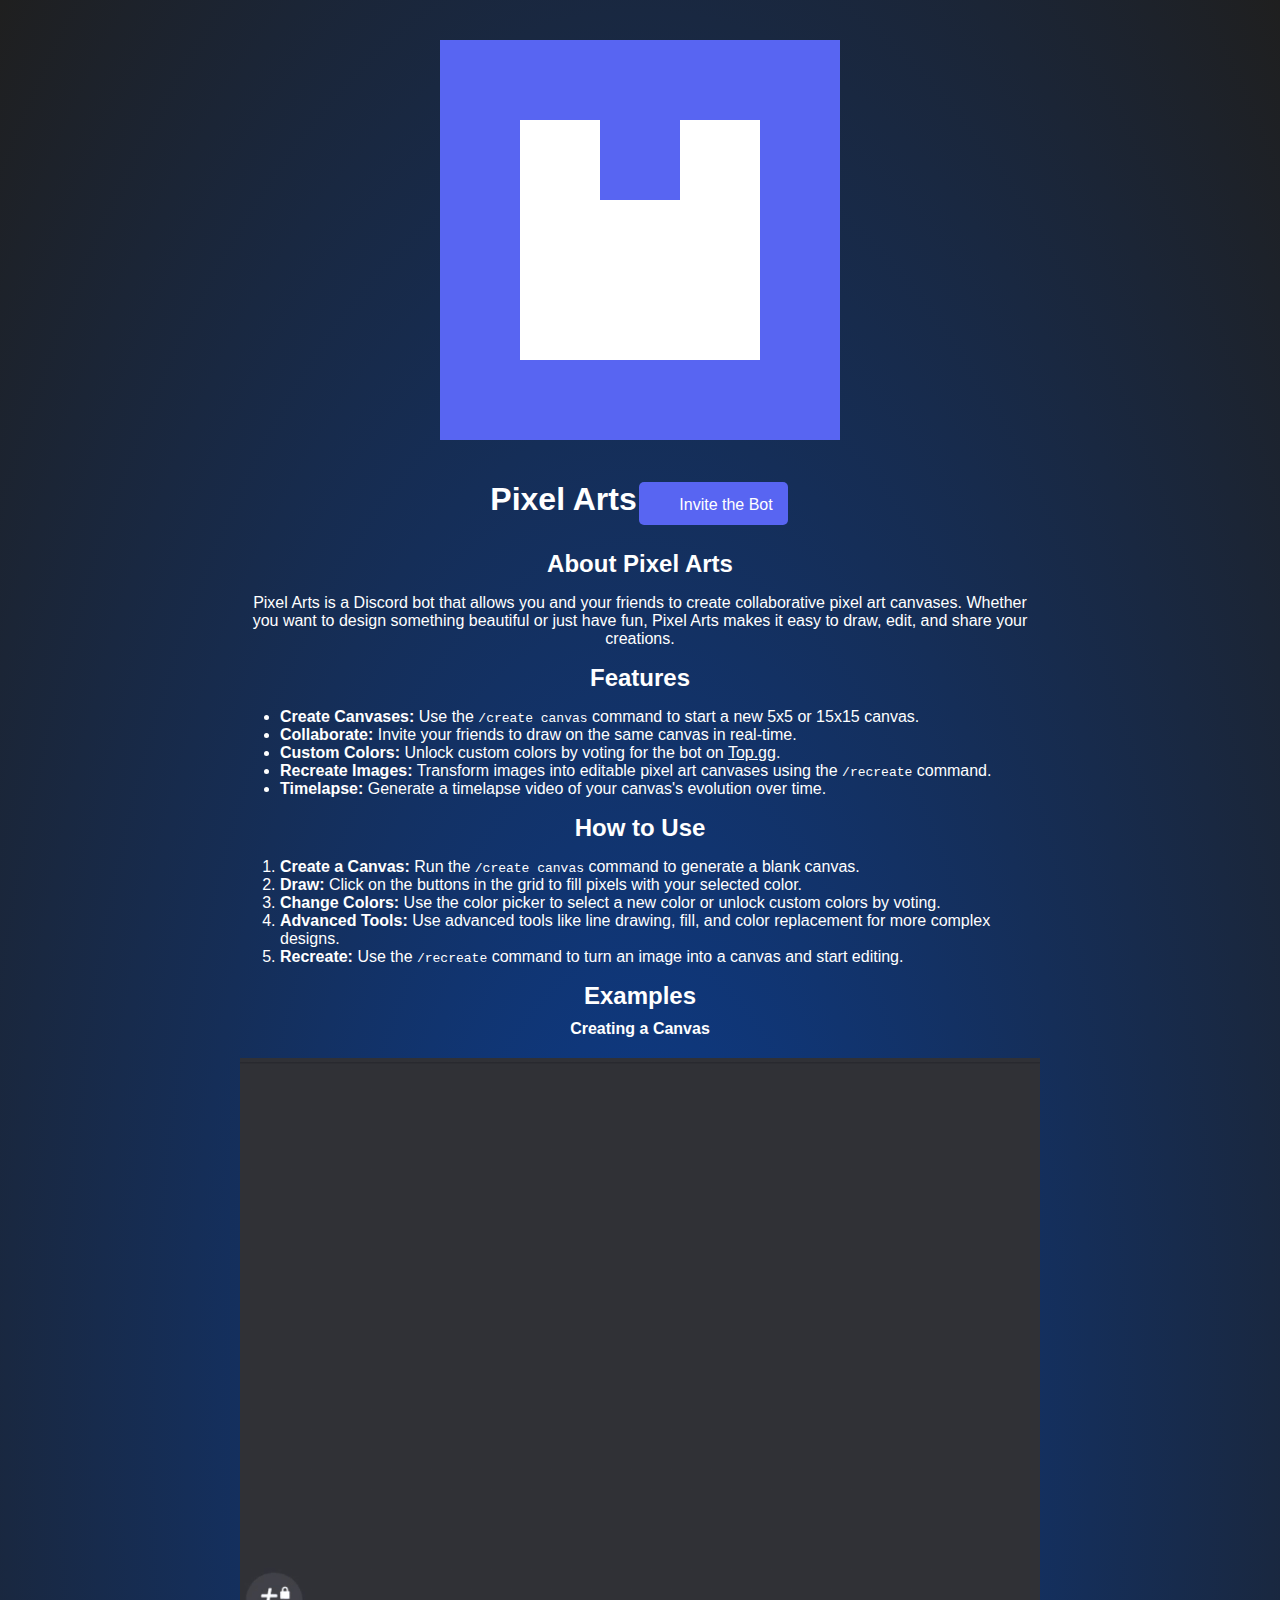
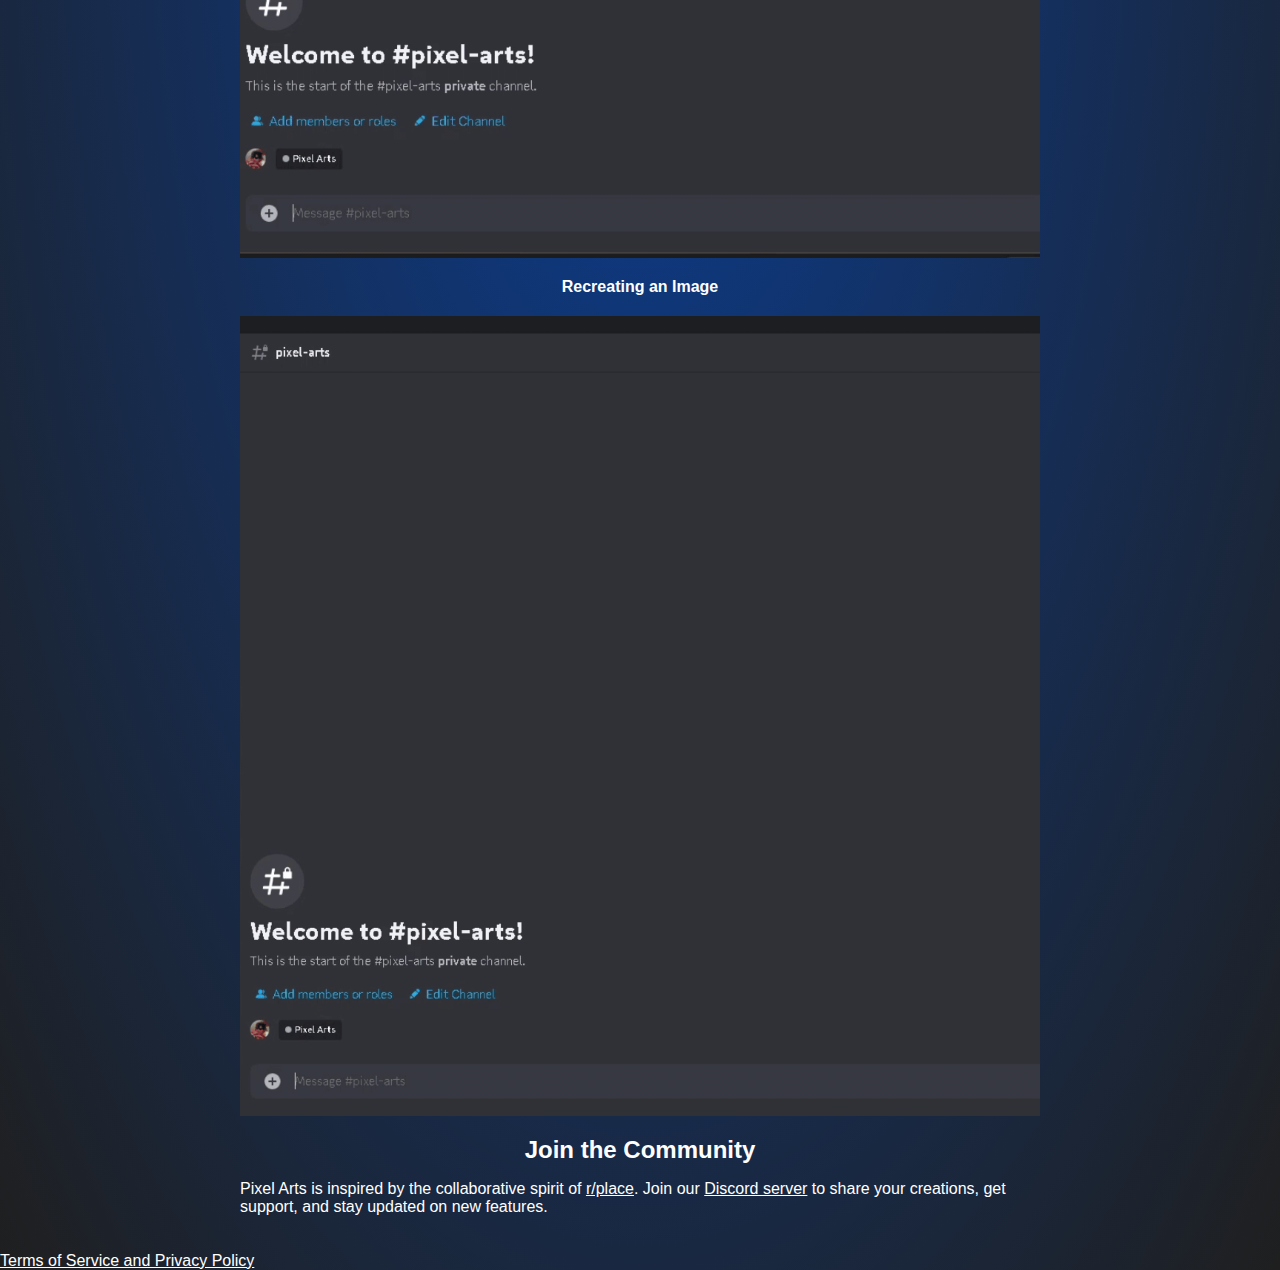
==== commit 992a2356: "Update index.html" ====
--- a/index.html
+++ b/index.html
@@ -6,33 +6,52 @@
         <link rel="stylesheet" href="https://cdnjs.cloudflare.com/ajax/libs/font-awesome/5.15.1/css/all.min.css" integrity="sha512-+4zCK9k+qNFUR5X+cKL9EIR+ZOhtIloNl9GIKS57V1MyNsYpYcUrUeQc9vNfzsWfV28IaLL3i96P9sdNyeRssA==" crossorigin="anonymous">
         <meta property="og:title" content="Pixel Arts">
         <meta property="og:type" content="website">
-        <meta property="og:url" content="https://canvas.caiwinson.repl.co">
+        <meta property="og:url" content="https://pixelarts.caiwinson.site">
         <meta property="og:image" content="media/icon.png">
-        <meta property="og:description" content="Pixel Arts is a Discord bot that creates 5x5 canvases for you and your friends to create art with.">
+        <meta property="og:description" content="Pixel Arts is a Discord bot that lets you and your friends create collaborative pixel art canvases.">
         <meta name="theme-color" content="#5865F2">
-        <style type="text/css"></style>
-        <style type="text/css" id="operaUserStyle"></style>
-        <style type="text/css"></style>
     </head>
     <body>
         <div class="container">
             <img src="media/icon.png" alt="Bot icon" width="50%">
-            <div style="display: table;margin: 0 auto;">
+            <div style="display: table; margin: 0 auto;">
                 <h1 style="display: inline-block;">Pixel Arts</h1>
-                <a target="_blank" href="https://top.gg/bot/1008692736720908318/invite" class="pixel-arts-button">Invite</a>
+                <a target="_blank" href="https://top.gg/bot/1008692736720908318/invite" class="pixel-arts-button">Invite the Bot</a>
             </div>
-            <h2>About</h2>
-            <h4 class="center-text">Pixel Arts is a Discord bot that creates 5x5 canvases for you and your friends to create art with <span class="spoiler">(and destroy)</span>
-            </h4>
-            <h2>How to use</h2>
-            <h4>To create a canvas, simply run the command <code>/create canvas</code> and the bot will send a canvas to draw on. You can also change the color of your choice. </h4>
-            <img src="media/example.gif" alt="Example of canvas" width="100%">
-            <h4>To start drawing, simply press any of the buttons on the 5x5 grid. The canvas will change according to the position of the button you pressed.</h4>
-            <h4>You can also use the command <code>/recreate</code> to turn an image into an editable canvas. </h4>
-            <img src="media/recreate.gif" alt="Example of recreate command" width="100%">
-            <h5>Pixel Arts is based on the concept of <a target="_blank" href="https://www.reddit.com/r/place/">r/place</a>
-            </h5>
+            <h2>About Pixel Arts</h2>
+            <p class="center-text">
+                Pixel Arts is a Discord bot that allows you and your friends to create collaborative pixel art canvases. 
+                Whether you want to design something beautiful or just have fun, Pixel Arts makes it easy to draw, edit, and share your creations.
+            </p>
+            <h2>Features</h2>
+            <ul>
+                <li><strong>Create Canvases:</strong> Use the <code>/create canvas</code> command to start a new 5x5 or 15x15 canvas.</li>
+                <li><strong>Collaborate:</strong> Invite your friends to draw on the same canvas in real-time.</li>
+                <li><strong>Custom Colors:</strong> Unlock custom colors by voting for the bot on <a href="https://top.gg/bot/1008692736720908318/vote" target="_blank">Top.gg</a>.</li>
+                <li><strong>Recreate Images:</strong> Transform images into editable pixel art canvases using the <code>/recreate</code> command.</li>
+                <li><strong>Timelapse:</strong> Generate a timelapse video of your canvas's evolution over time.</li>
+            </ul>
+            <h2>How to Use</h2>
+            <ol>
+                <li><strong>Create a Canvas:</strong> Run the <code>/create canvas</code> command to generate a blank canvas.</li>
+                <li><strong>Draw:</strong> Click on the buttons in the grid to fill pixels with your selected color.</li>
+                <li><strong>Change Colors:</strong> Use the color picker to select a new color or unlock custom colors by voting.</li>
+                <li><strong>Advanced Tools:</strong> Use advanced tools like line drawing, fill, and color replacement for more complex designs.</li>
+                <li><strong>Recreate:</strong> Use the <code>/recreate</code> command to turn an image into a canvas and start editing.</li>
+            </ol>
+            <h2>Examples</h2>
+            <h4>Creating a Canvas</h4>
+            <img src="media/example.gif" alt="Example of creating a canvas" width="100%">
+            <h4>Recreating an Image</h4>
+            <img src="media/recreate.gif" alt="Example of recreating an image" width="100%">
+            <h2>Join the Community</h2>
+            <p>
+                Pixel Arts is inspired by the collaborative spirit of <a target="_blank" href="https://www.reddit.com/r/place/">r/place</a>. 
+                Join our <a target="_blank" href="https://discord.gg/ErBJ7JTUYe">Discord server</a> to share your creations, get support, and stay updated on new features.
+            </p>
         </div>
-        <a href="/terms.html">Terms of Service and Privacy Policy</a>
+        <footer>
+            <a href="/terms.html">Terms of Service and Privacy Policy</a>
+        </footer>
     </body>
 </html>
--- a/index.css
+++ b/index.css
@@ -1,123 +1,97 @@
 body {
-  font-family: Arial, sans-serif;
-  margin: 0;
-  padding: 0;
-  background-size: 150% 150%;
-  background-position: center;
-  background: radial-gradient( #0b3d91, #1f1f1f);
-  color: white;
-  animation: fadeOut 5s linear;
+    font-family: Arial, sans-serif;
+    margin: 0;
+    padding: 0;
+    background-size: 150% 150%;
+    background-position: center;
+    background: radial-gradient(#0b3d91, #1f1f1f);
+    color: white;
+    animation: fadeOut 1s cubic-bezier(0, 0, 0, 1.5);
 }
 
 @keyframes fadeOut {
-  from {
-    opacity: 0;
-    transform: translateY(-20px);
-  }
-  to {
-    opacity: 1;
-    transform: translateY(0);
-  }
+    from {
+        opacity: 0;
+        transform: translateY(-20px);
+    }
+    to {
+        opacity: 1;
+        transform: translateY(0);
+    }
 }
 
-.pixel-arts-button {
-  background-color: #5865F2;
-  color: #ffffff;
-  padding: 10px 15px;
-  border: none;
-  border-radius: 5px;
-  text-align: center;
-  text-decoration: none;
-  display: inline-block;
-  font-size: 16px;
-  margin: 4px 2px;
-  cursor: pointer;
-}
-.pixel-arts-button:hover {
-  background-color: #ffffff;
-  color: #5865F2;
-}
 .container {
-  max-width: 800px;
-  margin: 0 auto;
-  padding: 20px;
-}
-.container::before {
-  content: "";
-  position: absolute;
-  top: 0;
-  left: 0;
-  width: 100%;
-  height: 100%;
-  z-index: -1;
+    max-width: 800px;
+    margin: 0 auto;
+    padding: 20px;
 }
 h2,
 h3,
 h4,
 h5,
 h6 {
-  text-align: center;
-  margin: 10px 0;
-  color: white;
+    text-align: center;
+    margin: 10px 0;
+    color: white;
 }
 img {
-  max-width: 100%;
-  display: block;
-  margin: 20px auto;
+    max-width: 100%;
+    display: block;
+    margin: 20px auto;
 }
 a {
-  color: white;
+    color: white;
 }
 .center-text {
-  text-align: center;
+    text-align: center;
 }
 .pixel-arts-button {
-  background-color: #5865F2;
-  color: white;
-  padding: 10px 15px;
-  border: none;
-  border-radius: 5px;
-  text-align: center;
-  text-decoration: none;
-  display: inline-block;
-  font-size: 16px;
-  margin: 4px 2px;
-  cursor: pointer;
+    background-color: #5865f2;
+    color: white;
+    padding: 10px 15px;
+    border: none;
+    border-radius: 5px;
+    text-align: center;
+    text-decoration: none;
+    display: inline-block;
+    font-size: 16px;
+    margin: 4px 2px;
+    cursor: pointer;
 }
 .pixel-arts-button:hover {
-  background-color: white;
-  color: #5865F2;
+    background-color: white;
+    color: #5865f2;
 }
 .pixel-arts-button::before {
-  content: "\f0c1";
-  font-family: "Font Awesome 5 Free";
-  font-weight: 900;
-  font-size: 20px;
-  margin-right: 10px;
+    content: "\f0c1";
+    font-family: "Font Awesome 5 Free";
+    font-weight: 900;
+    font-size: 20px;
+    margin-right: 10px;
 }
 .spoiler {
-  background-color: transparent;
-  color: transparent;
-  user-select: none;
+    background-color: transparent;
+    color: transparent;
+    user-select: none;
 }
 .spoiler:active {
-  background-color: inherit;
-  color: inherit;
+    background-color: inherit;
+    color: inherit;
 }
 
 ::-webkit-scrollbar {
-  width: 10px;
-  height: 10px;
+    width: 10px;
+    height: 10px;
 }
 ::-webkit-scrollbar-track {
-  background-color: transparent;
+    background-color: transparent;
 }
 ::-webkit-scrollbar-thumb {
-  border-radius: 10px;
+    border-radius: 10px;
 }
 ::-webkit-scrollbar-corner {
-  background-color: transparent;
+    background-color: transparent;
 }
 ::-webkit-scrollbar-thumb {
-  background-color: #c2c2c2;
+    background-color: transparent;
 }
